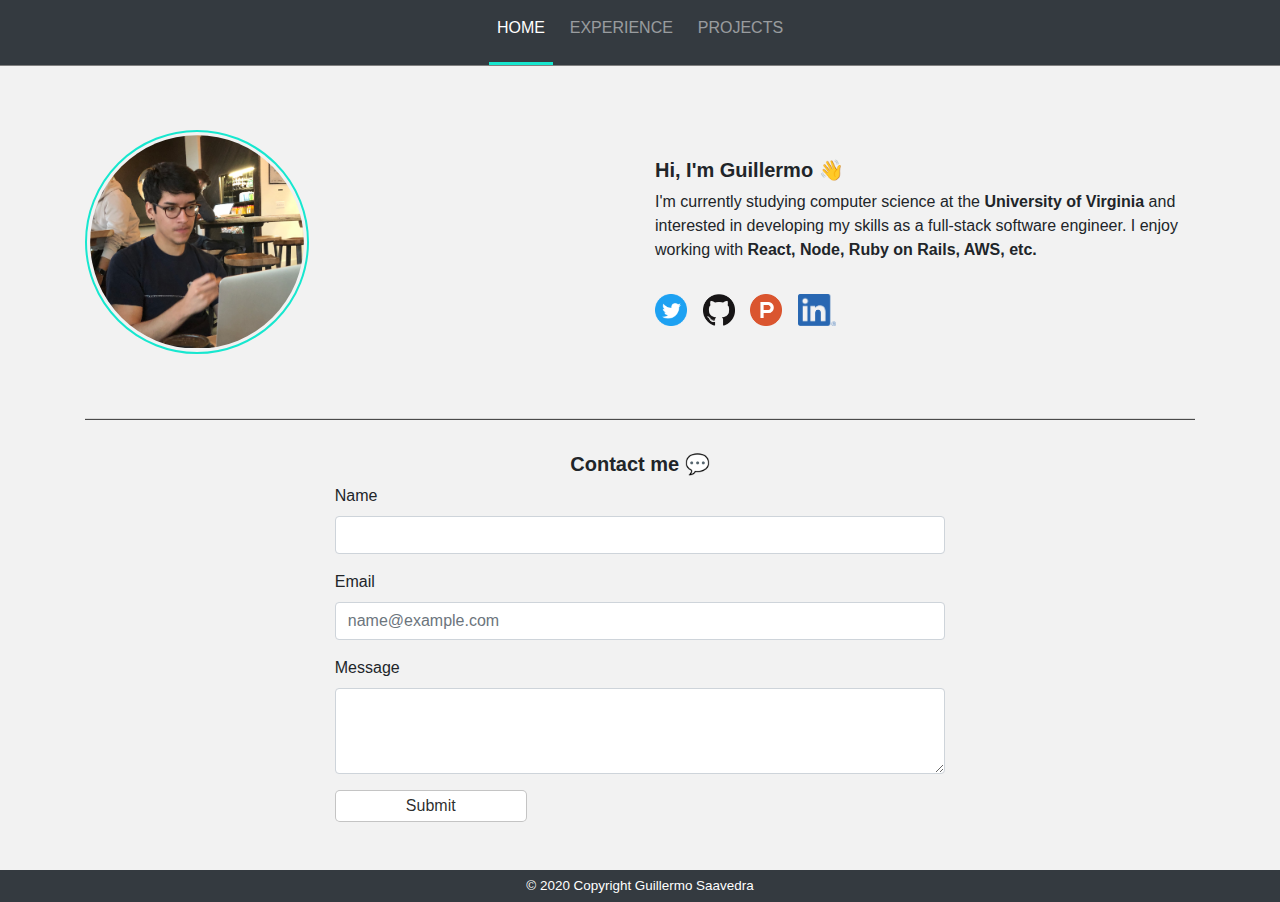
==== index.html @ b548b28b "Bolding of header and mobile spacing fixes" ====
<html>
  <head>
    <meta name="viewport" content="width=device-width, initial-scale=1">
    <link
      rel="stylesheet"
      href="https://stackpath.bootstrapcdn.com/bootstrap/4.3.1/css/bootstrap.min.css"
      integrity="sha384-ggOyR0iXCbMQv3Xipma34MD+dH/1fQ784/j6cY/iJTQUOhcWr7x9JvoRxT2MZw1T"
      crossorigin="anonymous">
    <script
      src="https://code.jquery.com/jquery-3.3.1.slim.min.js"
      integrity="sha384-q8i/X+965DzO0rT7abK41JStQIAqVgRVzpbzo5smXKp4YfRvH+8abtTE1Pi6jizo"
      crossorigin="anonymous">
    </script>
    <script
      src="https://cdnjs.cloudflare.com/ajax/libs/popper.js/1.14.7/umd/popper.min.js"
      integrity="sha384-UO2eT0CpHqdSJQ6hJty5KVphtPhzWj9WO1clHTMGa3JDZwrnQq4sF86dIHNDz0W1"
      crossorigin="anonymous">
    </script>
    <script
      src="https://stackpath.bootstrapcdn.com/bootstrap/4.3.1/js/bootstrap.min.js"
      integrity="sha384-JjSmVgyd0p3pXB1rRibZUAYoIIy6OrQ6VrjIEaFf/nJGzIxFDsf4x0xIM+B07jRM"
      crossorigin="anonymous">
    </script>
    <link rel="stylesheet" href="style_new.css"/>
  </head>
  <body>
    <nav class="navbar navbar-expand-lg navbar-dark bg-dark navbar-custom">
      <button class="navbar-toggler" type="button" data-toggle="collapse" data-target="#navbarNav" aria-controls="navbarNav" aria-expanded="false" aria-label="Toggle navigation">
        <span class="navbar-toggler-icon"></span>
      </button>
      <div class="collapse navbar-collapse" id="navbarNav">
        <ul class="navbar-nav navbar-nav-default">
          <li class="nav-item active">
            <a class="nav-link nav-link-custom-active" href="index.html">HOME<span class="sr-only">(current)</span></a>
          </li>
          <li class="nav-item">
            <a class="nav-link" href="experience.html">EXPERIENCE</a>
          </li>
          <li class="nav-item">
            <a class="nav-link" href="projects.html">PROJECTS</a>
          </li>
        </ul>
      </div>
    </nav>
    <div class="container container-custom">
      <div class="row">
        <div class="col-lg-6 col-sm-12">
          <div id="about-me-image-container">
            <img id="about-me-image" src="./assets/profile-image.jpg" />
          </div>
        </div>
        <div id="about-me-parragraph-container" class="col-lg-6 col-sm-12">
          <h5 id="about-me-heading">Hi, I'm Guillermo 👋</h5>
          <p id="about-me-parragraph">I'm currently studying computer science at the <span class="about-me-word">University of Virginia</span> and interested in developing my skills as a <span class="about-idme-word">full-stack software engineer</span>. I enjoy working with <span class="about-me-word">React, Node, Ruby on Rails, AWS, etc.</span></p>
          <div id="about-me-social-logos-container">
            <a href="https://twitter.com/guillermo_saave" target="_blank">
              <img class="about-me-social-logo" src="./assets/twitter-logo.png"/>
            </a>
            <a href="https://github.com/guillermocoding" target="_blank">
              <img class="about-me-social-logo" src="./assets/github-logo.png"/>
            </a>
            <a href="https://www.producthunt.com/@guillermo_saavedra" target="_blank">
              <img class="about-me-social-logo" src="./assets/product-hunt-logo.png"/>
            </a>
            <a href="https://www.linkedin.com/in/guillermosaavedradiaz/" target="_blank">
              <img class="about-me-social-logo" src="./assets/linkedin-logo.png"/>
            </a>
          </div>
        </div>
      </div>
      <hr id="about-me-horizontal-line"/>
      <div id="contact-form-container">
        <h5 id="contact-form-header"> Contact me 💬</h5>
        <form id="contact-form" method="POST" action="https://formspree.io/xrgagpqa">
          <div class="form-group">
            <label for="exampleFormControlInput1">Name</label>
            <input name="name" type="text" class="form-control" id="exampleFormControlInput1" placeholder="">
          </div>
          <div class="form-group">
            <label for="exampleFormControlInput1">Email</label>
            <input name="name" type="email" class="form-control" id="exampleFormControlInput1" placeholder="name@example.com">
          </div>
          <div class="form-group">
            <label for="exampleFormControlTextarea1">Message</label>
            <textarea name="message" class="form-control" id="exampleFormControlTextarea1" rows="3"></textarea>
          </div>
          <input id="contact-form-button" type="submit" value="Submit"/>
        </form>
      </div>
    </div>
    <div id="footer-container">
      <p id="footer-content">&copy; 2020 Copyright Guillermo Saavedra</p>
    </div>
  </body>
</html>
---- style_new.css ----
/* ALL*/
body {
  background-color: #0000000d;
}
#footer-container {
  display: flex;
  background: #343a40;
  color: white;
  flex-direction: column;
  align-items: center;
  height: 2em;
  justify-content: center;
}
#footer-content {
  font-size: 84%;
  margin-bottom: 0;
}

/* HOME */
.container-custom {
  margin-top: 4em;
}

#about-me-heading {
  font-weight: 600;
}
.about-me-word {
  font-weight: 600;
}

.about-me-social-logo {
  height: 2em;
  margin-right: .7em;
}
#about-me-horizontal-line {
  border-bottom: 1px solid #000000b0;
  margin-top: 4em;
}
#contact-form-container {
  display: flex;
  flex-direction: column;
  align-items: center;
  margin-top: 2em;
  margin-bottom: 2em;
}
#contact-form-header {
  font-weight: 600;
}
#contact-form-button {
  background: white;
  border: 1px solid #0000003b;
  border-radius: 5px;
  width: 73%;
  height: 2em;
  width: 12em;
  color: #000000d6;
}
/* DESKTOP */
@media screen and (min-width: 992px) {
  .navbar-custom {
    display: flex;
    flex-direction: column;
    padding-bottom: 0;
    border-bottom: 1.5px solid gray;
    height: 4.1em;
    background: #353535;
  }
  .navbar-nav-default {
    height: 100%;
    width: 20em;
    display: flex;
    flex-direction: row;
    justify-content: space-evenly;
  }
  .nav-link-custom-active {
    border-bottom: 3px solid #17E7CF;
    height: 100%;
  }
  .nav-link-custom {
    color: white;
  }
  #about-me-parragraph-container {
    display: flex;
    flex-direction: column;
    justify-content: center;
  }
  #about-me-social-logos-container {
    margin-top: 1em;
  }
  #about-me-image {
    object-fit: cover;
    border-radius: 50%;
    width: 14em;
    border: 2px solid #17e7cf;
    padding: .2em;
  }
  #contact-form {
    width: 55%;
  }
}

/* MOBILE */
@media screen and (max-width: 992px) {
  #about-me-image-container {
    display: flex;
    flex-direction: column;
    align-items: center;
    margin-bottom: 2em;
  }
  #about-me-parragraph {
   margin: 1em 0; 
  }
  .container-custom {
    margin-top: 1.5em;
  }
  #about-me-image {
    object-fit: cover;
    border-radius: 50%;
    width: 12em;
    border: 2px solid #17e7cf;
    padding: .2em;
  }
  #about-me-social-logos-container {
    display: flex;
    flex-direction: row;
    justify-content: center;
    margin-top: 1.3em;
  }
  .about-me-social-logo {
    height: 2em; 
    margin-right: .9em;
  }
  #about-me-horizontal-line {
    border-bottom: 1px solid #000000b0;
    margin-top: 1.9em;
  }
  #contact-form {
    width: 100%;
  }
}
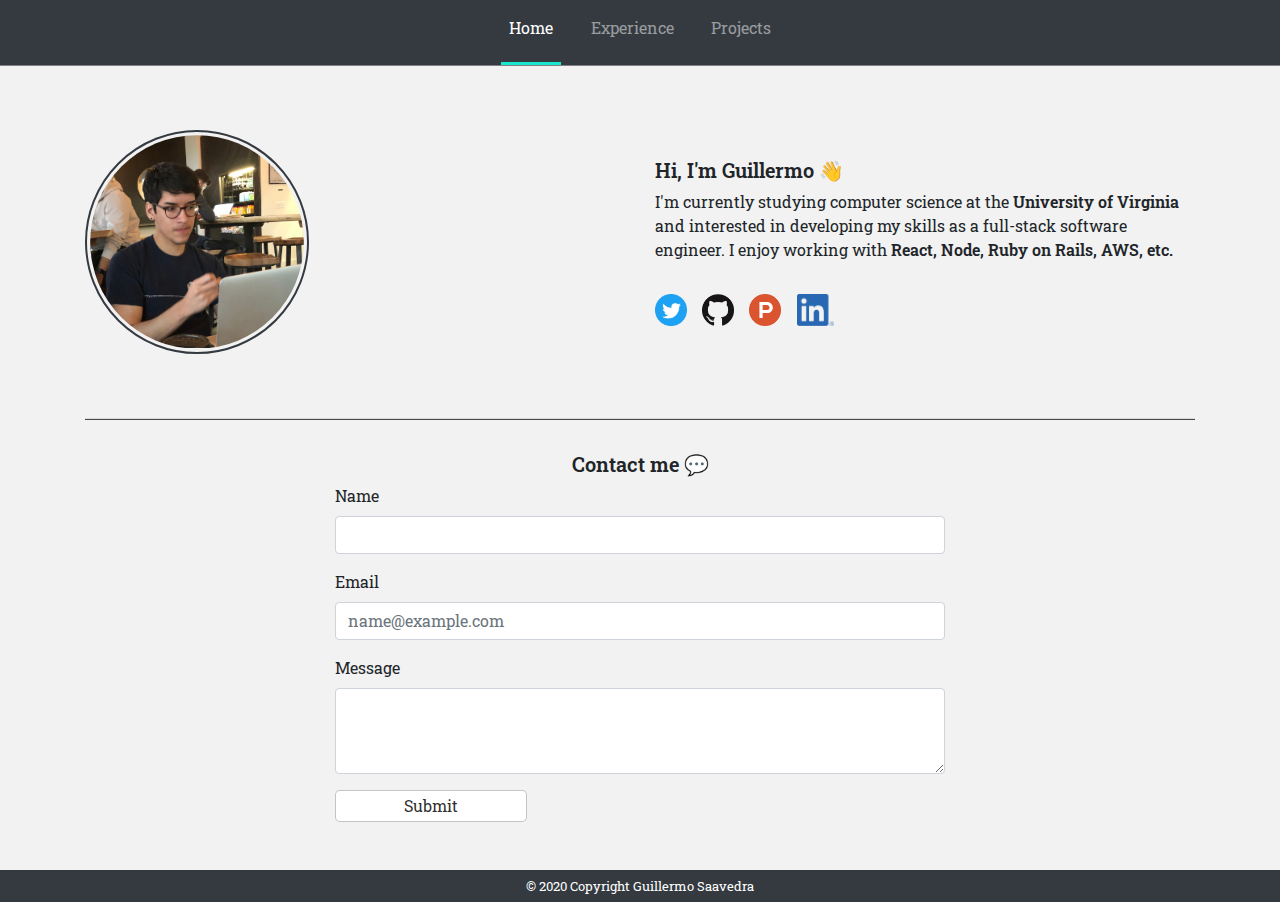
==== commit fd8363e4: "Adds Google fonts and Google analytics" ====
--- a/index.html
+++ b/index.html
@@ -1,6 +1,7 @@
 <html>
   <head>
     <meta name="viewport" content="width=device-width, initial-scale=1">
+    <link href="https://fonts.googleapis.com/css2?family=Roboto+Slab:wght@400;500;600&family=Roboto:wght@400;500;700&display=swap" rel="stylesheet"> 
     <link
       rel="stylesheet"
       href="https://stackpath.bootstrapcdn.com/bootstrap/4.3.1/css/bootstrap.min.css"
@@ -31,13 +32,13 @@
       <div class="collapse navbar-collapse" id="navbarNav">
         <ul class="navbar-nav navbar-nav-default">
           <li class="nav-item active">
-            <a class="nav-link nav-link-custom-active" href="index.html">HOME<span class="sr-only">(current)</span></a>
+            <a class="nav-link nav-link-custom-active" href="index.html">Home<span class="sr-only">(current)</span></a>
           </li>
           <li class="nav-item">
-            <a class="nav-link" href="experience.html">EXPERIENCE</a>
+            <a class="nav-link" href="experience.html">Experience</a>
           </li>
           <li class="nav-item">
-            <a class="nav-link" href="projects.html">PROJECTS</a>
+            <a class="nav-link" href="projects.html">Projects</a>
           </li>
         </ul>
       </div>
--- a/style_new.css
+++ b/style_new.css
@@ -1,4 +1,7 @@
 /* ALL*/
+* {
+  font-family: 'Roboto Slab', serif;
+}
 body {
   background-color: #0000000d;
 }
@@ -55,6 +58,46 @@
   width: 12em;
   color: #000000d6;
 }
+
+/* EXPERIENCE */
+.company-logo-container {
+  display: flex;
+  flex-direction: row;
+  justify-content: flex-end;
+}
+.company-logo {
+  width: 4em;
+  height: 4em;
+  background: white;
+  object-fit: cover;
+  border-radius: 50%;
+  padding: .3em;
+}
+.experience-details-container {
+
+}
+.experience-details-item {
+  margin: 0;
+  color: #464646;
+}
+.experience-items-container {
+  display: flex;
+  flex-direction: row;
+  flex-wrap: wrap;
+}
+.experience-item {
+  border: 1px solid #343a40;
+  border-radius: 5px;
+  margin-right: .7em;
+  padding: .1em .5em;
+  font-size: 85%;
+}
+.experience-header {
+  margin-bottom: .1em;
+}
+.experience-horizontal-line {
+  margin-bottom: 2em;
+}
 /* DESKTOP */
 @media screen and (min-width: 992px) {
   .navbar-custom {
@@ -91,16 +134,22 @@
     object-fit: cover;
     border-radius: 50%;
     width: 14em;
-    border: 2px solid #17e7cf;
+    border: 2px solid #343a40;
     padding: .2em;
   }
   #contact-form {
     width: 55%;
   }
+  .experience-details-item {
+  }
+
 }
 
 /* MOBILE */
 @media screen and (max-width: 992px) {
+  p {
+    font-size: 95%;
+  }
   #about-me-image-container {
     display: flex;
     flex-direction: column;
@@ -117,7 +166,7 @@
     object-fit: cover;
     border-radius: 50%;
     width: 12em;
-    border: 2px solid #17e7cf;
+    border: 2px solid #343a40;
     padding: .2em;
   }
   #about-me-social-logos-container {
@@ -137,4 +186,14 @@
   #contact-form {
     width: 100%;
   }
+  /* EXPERIENCE */
+  .company-logo-container {
+    display: flex;
+    flex-direction: row;
+    justify-content: flex-start;
+    margin-bottom: .8em;
+  }
+  .experience-details-container {
+    margin-bottom: .8em;
+  }
 }
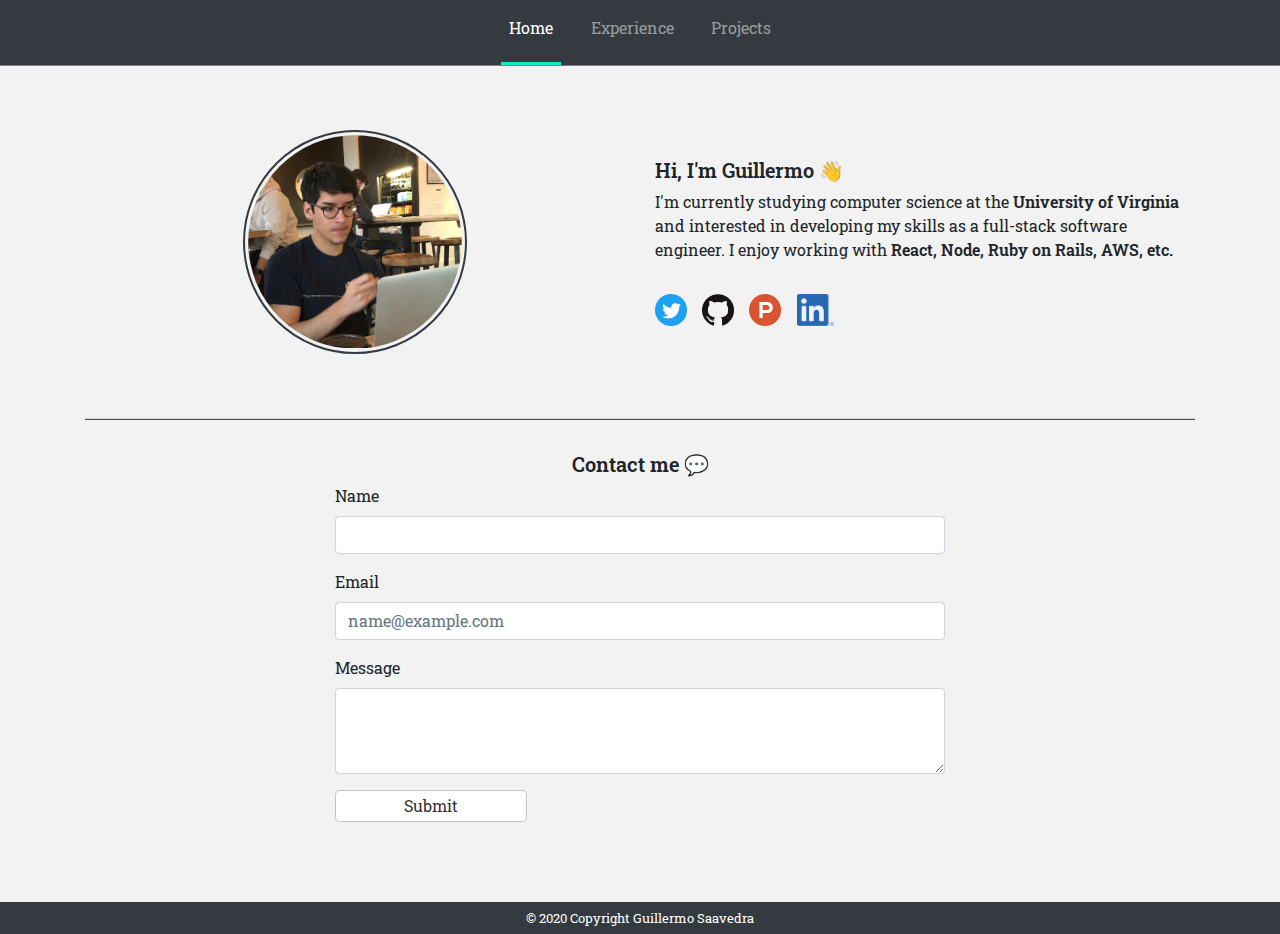
==== commit c85c7d86: "Adds style.css" ====
--- a/index.html
+++ b/index.html
@@ -22,7 +22,7 @@
       integrity="sha384-JjSmVgyd0p3pXB1rRibZUAYoIIy6OrQ6VrjIEaFf/nJGzIxFDsf4x0xIM+B07jRM"
       crossorigin="anonymous">
     </script>
-    <link rel="stylesheet" href="style_new.css"/>
+    <link rel="stylesheet" href="style.css"/>
   </head>
   <body>
     <nav class="navbar navbar-expand-lg navbar-dark bg-dark navbar-custom">
--- a/style.css
+++ b/style.css
@@ -0,0 +1,219 @@
+/* ALL*/
+* {
+  font-family: 'Roboto Slab', serif;
+}
+body {
+  background-color: #0000000d;
+}
+#footer-container {
+  margin-top: 4em;
+  display: flex;
+  background: #343a40;
+  color: white;
+  flex-direction: column;
+  align-items: center;
+  height: 2em;
+  justify-content: center;
+}
+#footer-content {
+  font-size: 84%;
+  margin-bottom: 0;
+}
+
+/* HOME */
+.container-custom {
+  margin-top: 4em;
+}
+
+#about-me-heading {
+  font-weight: 600;
+}
+.about-me-word {
+  font-weight: 600;
+}
+.about-me-social-logo {
+  height: 2em;
+  margin-right: .7em;
+}
+#about-me-horizontal-line {
+  border-bottom: 1px solid #000000b0;
+  margin-top: 4em;
+}
+#contact-form-container {
+  display: flex;
+  flex-direction: column;
+  align-items: center;
+  margin-top: 2em;
+  margin-bottom: 2em;
+}
+#contact-form-header {
+  font-weight: 600;
+}
+#contact-form-button {
+  background: white;
+  border: 1px solid #0000003b;
+  border-radius: 5px;
+  width: 73%;
+  height: 2em;
+  width: 12em;
+  color: #000000d6;
+}
+
+/* EXPERIENCE */
+.company-logo-container {
+  display: flex;
+  flex-direction: row;
+  justify-content: flex-end;
+}
+.company-logo {
+  width: 4em;
+  height: 4em;
+  background: white;
+  object-fit: cover;
+  border-radius: 50%;
+  padding: .3em;
+}
+.experience-details-item {
+  margin: 0;
+  color: #464646;
+}
+.experience-items-container {
+  display: flex;
+  flex-direction: row;
+  flex-wrap: wrap;
+}
+.experience-item {
+  border: 1px solid #343a40;
+  border-radius: 5px;
+  margin-right: .7em;
+  padding: .1em .5em;
+  font-size: 85%;
+}
+.experience-header {
+  margin-bottom: .1em;
+}
+.experience-horizontal-line {
+  margin-bottom: 2em;
+}
+
+/* PROJECTS */
+.carousel-custom {
+  width: 55em;
+  border-radius: 5px;
+}
+.carousel-inner-custom {
+  border-radius: inherit;
+}
+.carousel-container {
+  display: flex;
+  flex-direction: row;
+  justify-content: center;
+  margin-top: 2em;
+}
+.carousel-control-prev-icon {
+  background-image: url("data:image/svg+xml,%3csvg xmlns='http://www.w3.org/2000/svg' fill='%353535' viewBox='0 0 8 8'%3e%3cpath d='M5.25 0l-4 4 4 4 1.5-1.5-2.5-2.5 2.5-2.5-1.5-1.5z'/%3e%3c/svg%3e")
+}
+.carousel-control-next-icon {
+  background-image: url("data:image/svg+xml,%3csvg xmlns='http://www.w3.org/2000/svg' fill='%353535' viewBox='0 0 8 8'%3e%3cpath d='M2.75 0l-1.5 1.5 2.5 2.5-2.5 2.5 1.5 1.5 4-4-4-4z'/%3e%3c/svg%3e")
+}
+/* DESKTOP */
+@media screen and (min-width: 992px) {
+  .navbar-custom {
+    display: flex;
+    flex-direction: column;
+    padding-bottom: 0;
+    border-bottom: 1.5px solid gray;
+    height: 4.1em;
+    background: #353535;
+  }
+  .navbar-nav-default {
+    height: 100%;
+    width: 20em;
+    display: flex;
+    flex-direction: row;
+    justify-content: space-evenly;
+  }
+  .nav-link-custom-active {
+    border-bottom: 3px solid #17E7CF;
+    height: 100%;
+  }
+  .nav-link-custom {
+    color: white;
+  }
+  #about-me-parragraph-container {
+    display: flex;
+    flex-direction: column;
+    justify-content: center;
+  }
+  #about-me-image-container {
+    display: flex;
+    flex-direction: row;
+    justify-content: space-around;
+  }
+  #about-me-social-logos-container {
+    margin-top: 1em;
+  }
+  #about-me-image {
+    object-fit: cover;
+    border-radius: 50%;
+    width: 14em;
+    border: 2px solid #343a40;
+    padding: .2em;
+  }
+  #contact-form {
+    width: 55%;
+  }
+}
+
+/* MOBILE */
+@media screen and (max-width: 992px) {
+  p {
+    font-size: 95%;
+  }
+  #about-me-image-container {
+    display: flex;
+    flex-direction: column;
+    align-items: center;
+    margin-bottom: 2em;
+  }
+  #about-me-parragraph {
+   margin: 1em 0; 
+  }
+  .container-custom {
+    margin-top: 1.5em;
+  }
+  #about-me-image {
+    object-fit: cover;
+    border-radius: 50%;
+    width: 12em;
+    border: 2px solid #343a40;
+    padding: .2em;
+  }
+  #about-me-social-logos-container {
+    display: flex;
+    flex-direction: row;
+    justify-content: center;
+    margin-top: 1.3em;
+  }
+  .about-me-social-logo {
+    height: 2em; 
+    margin-right: .9em;
+  }
+  #about-me-horizontal-line {
+    border-bottom: 1px solid #000000b0;
+    margin-top: 1.9em;
+  }
+  #contact-form {
+    width: 100%;
+  }
+  /* EXPERIENCE */
+  .company-logo-container {
+    display: flex;
+    flex-direction: row;
+    justify-content: flex-start;
+    margin-bottom: .8em;
+  }
+  .experience-details-container {
+    margin-bottom: .8em;
+  }
+}
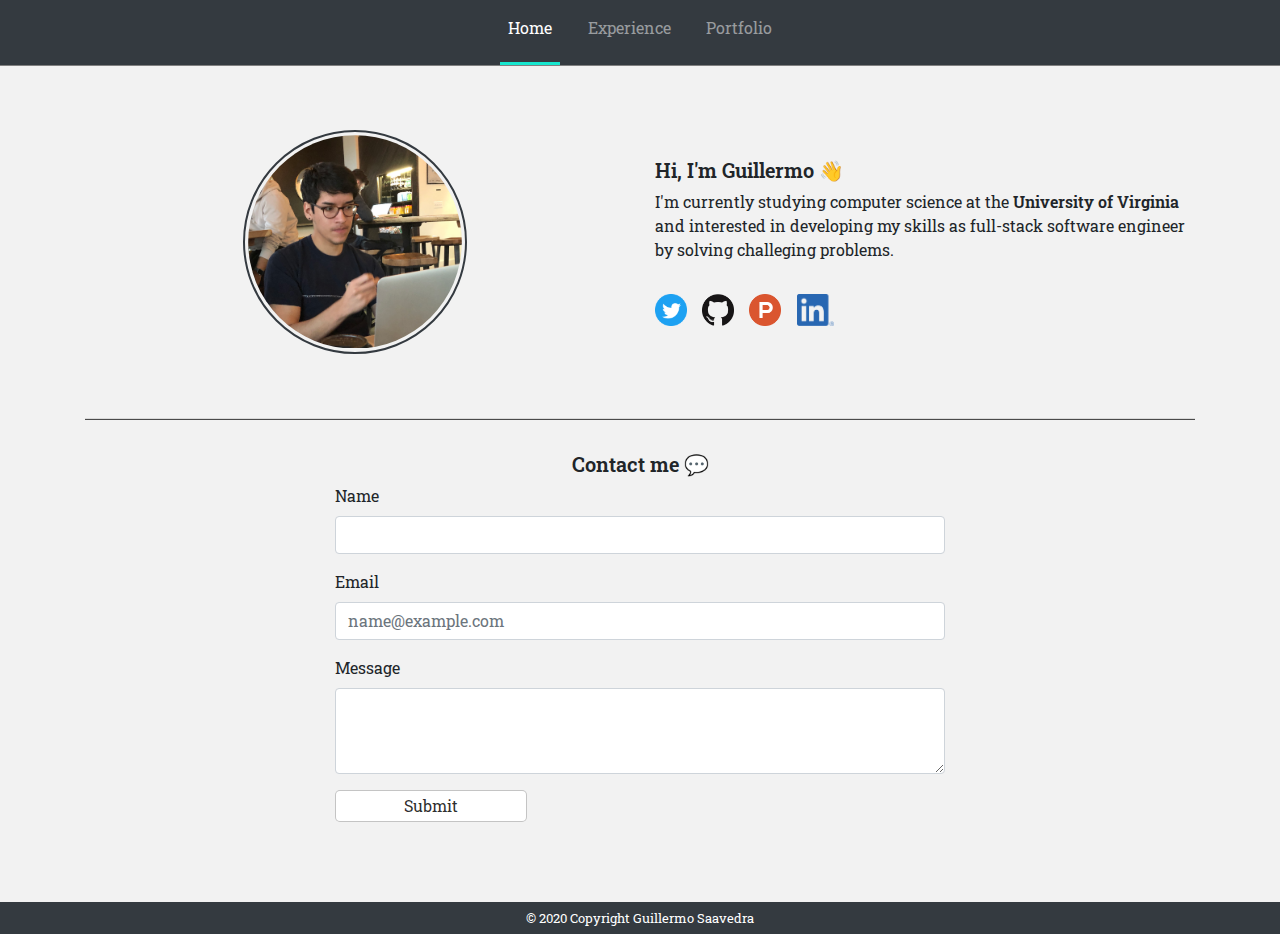
==== commit 8d8e7f60: "Updates" ====
--- a/index.html
+++ b/index.html
@@ -38,7 +38,7 @@
             <a class="nav-link" href="experience.html">Experience</a>
           </li>
           <li class="nav-item">
-            <a class="nav-link" href="projects.html">Projects</a>
+            <a class="nav-link" href="projects.html">Portfolio</a>
           </li>
         </ul>
       </div>
@@ -52,7 +52,7 @@
         </div>
         <div id="about-me-parragraph-container" class="col-lg-6 col-sm-12">
           <h5 id="about-me-heading">Hi, I'm Guillermo 👋</h5>
-          <p id="about-me-parragraph">I'm currently studying computer science at the <span class="about-me-word">University of Virginia</span> and interested in developing my skills as a <span class="about-idme-word">full-stack software engineer</span>. I enjoy working with <span class="about-me-word">React, Node, Ruby on Rails, AWS, etc.</span></p>
+          <p id="about-me-parragraph">I'm currently studying computer science at the <span class="about-me-word">University of Virginia</span> and interested in developing my skills as full-stack software engineer by solving challeging problems.</p>
           <div id="about-me-social-logos-container">
             <a href="https://twitter.com/guillermo_saave" target="_blank">
               <img class="about-me-social-logo" src="./assets/twitter-logo.png"/>
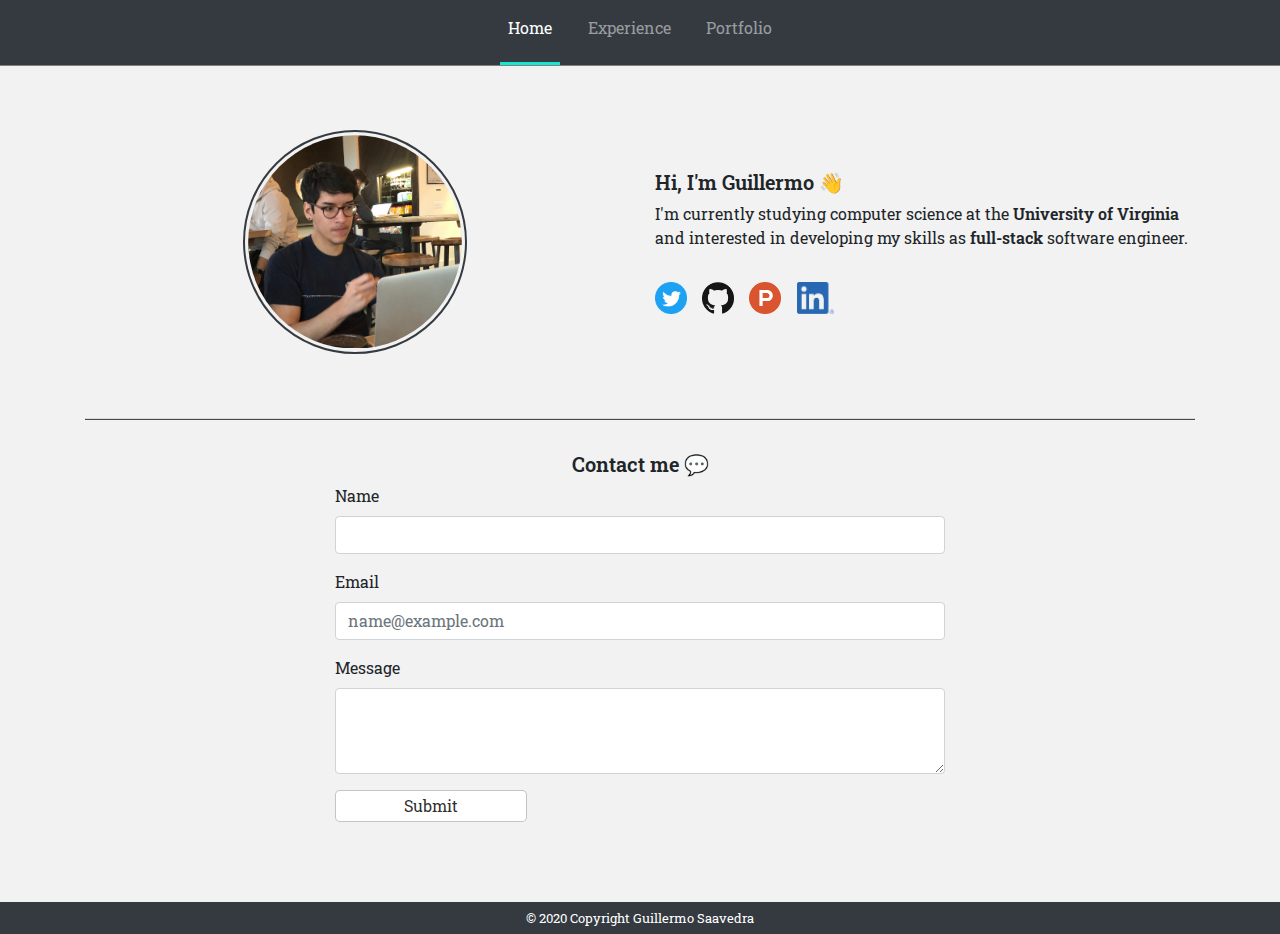
==== commit 52802949: "Update" ====
--- a/index.html
+++ b/index.html
@@ -52,7 +52,7 @@
         </div>
         <div id="about-me-parragraph-container" class="col-lg-6 col-sm-12">
           <h5 id="about-me-heading">Hi, I'm Guillermo 👋</h5>
-          <p id="about-me-parragraph">I'm currently studying computer science at the <span class="about-me-word">University of Virginia</span> and interested in developing my skills as full-stack software engineer by solving challeging problems.</p>
+          <p id="about-me-parragraph">I'm currently studying computer science at the <span class="about-me-word">University of Virginia</span> and interested in developing my skills as <span class="about-me-word">full-stack </span>software engineer.</p>
           <div id="about-me-social-logos-container">
             <a href="https://twitter.com/guillermo_saave" target="_blank">
               <img class="about-me-social-logo" src="./assets/twitter-logo.png"/>
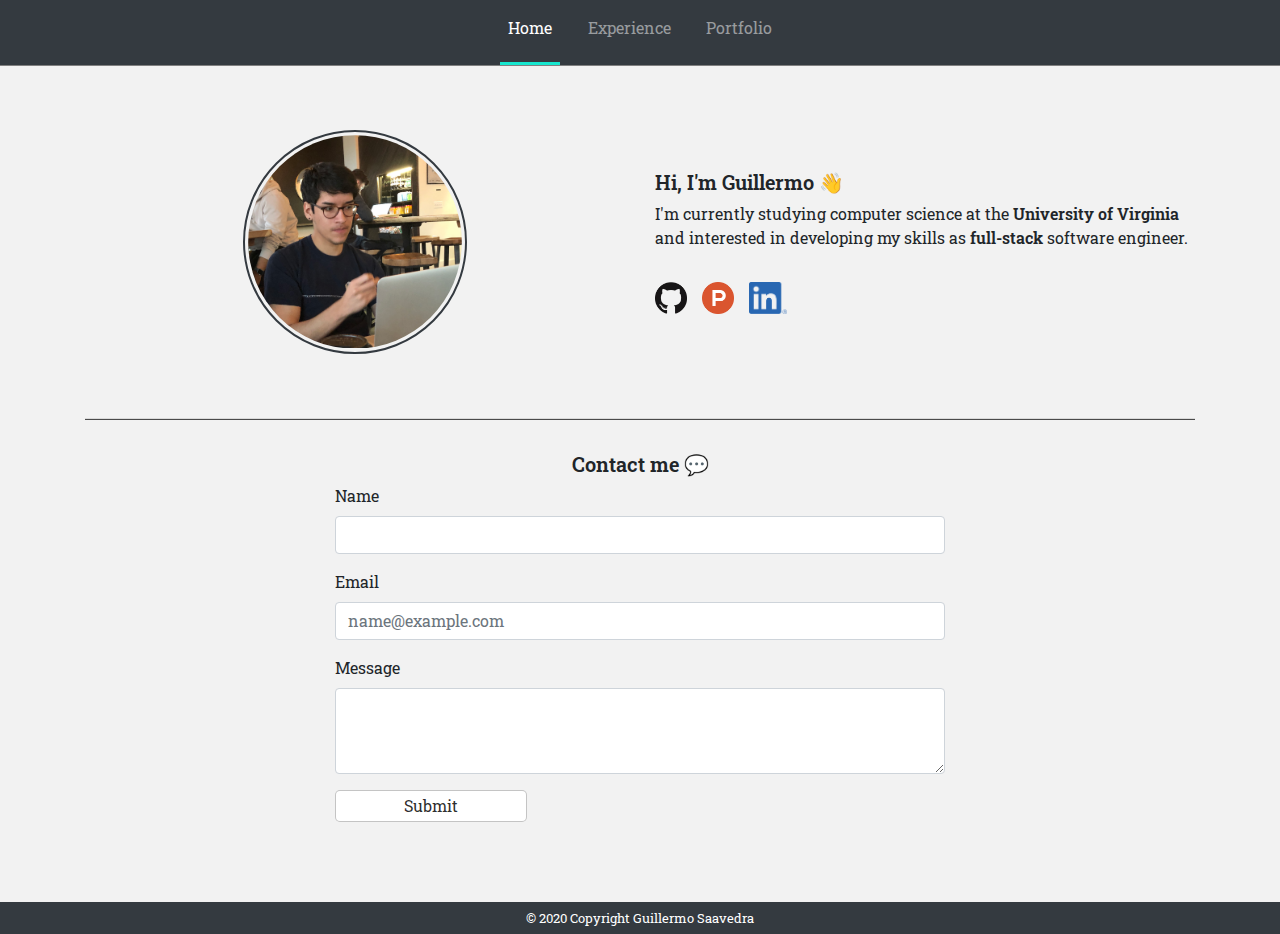
==== commit dcf0d5e9: "update" ====
--- a/index.html
+++ b/index.html
@@ -54,9 +54,6 @@
           <h5 id="about-me-heading">Hi, I'm Guillermo 👋</h5>
           <p id="about-me-parragraph">I'm currently studying computer science at the <span class="about-me-word">University of Virginia</span> and interested in developing my skills as <span class="about-me-word">full-stack </span>software engineer.</p>
           <div id="about-me-social-logos-container">
-            <a href="https://twitter.com/guillermo_saave" target="_blank">
-              <img class="about-me-social-logo" src="./assets/twitter-logo.png"/>
-            </a>
             <a href="https://github.com/guillermocoding" target="_blank">
               <img class="about-me-social-logo" src="./assets/github-logo.png"/>
             </a>
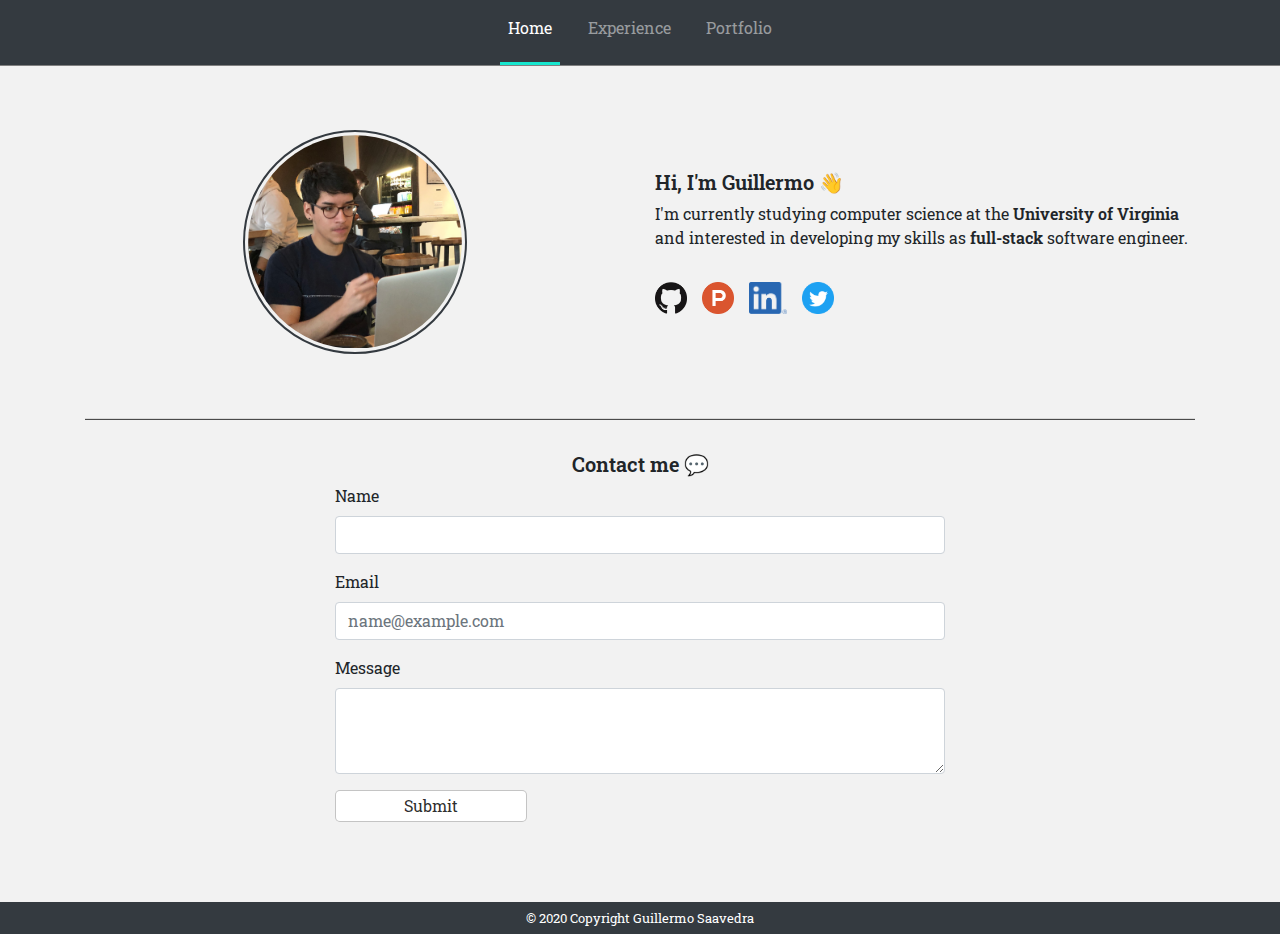
==== commit 7fc09347: "Update" ====
--- a/index.html
+++ b/index.html
@@ -63,6 +63,9 @@
             <a href="https://www.linkedin.com/in/guillermosaavedradiaz/" target="_blank">
               <img class="about-me-social-logo" src="./assets/linkedin-logo.png"/>
             </a>
+            <a href="https://twitter.com/guillermo_saave" target="_blank">
+              <img class="about-me-social-logo" src="./assets/twitter-logo.png"/>
+            </a>
           </div>
         </div>
       </div>
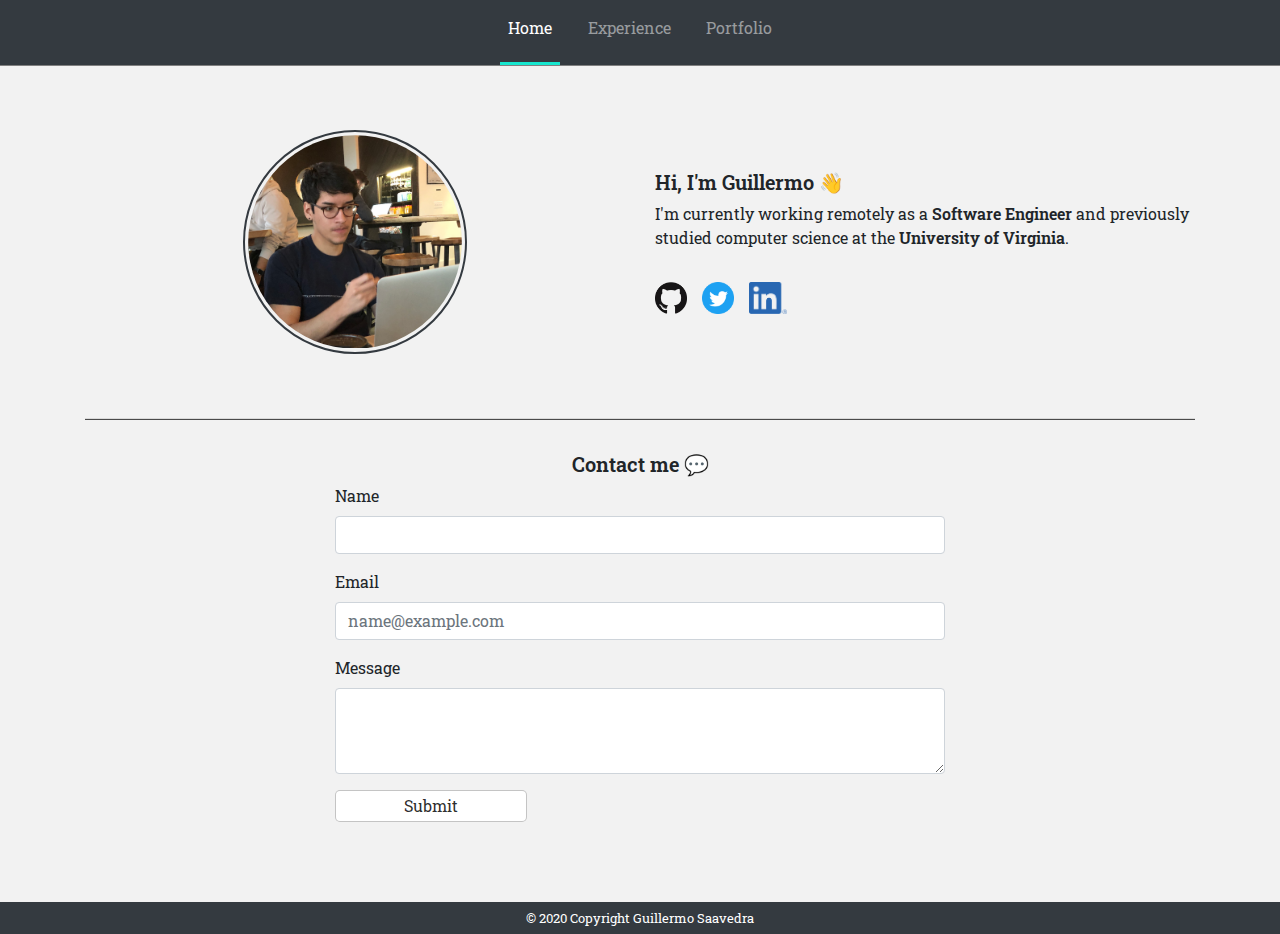
==== commit b28844fc: "Update to index.html and experience.html" ====
--- a/index.html
+++ b/index.html
@@ -52,19 +52,22 @@
         </div>
         <div id="about-me-parragraph-container" class="col-lg-6 col-sm-12">
           <h5 id="about-me-heading">Hi, I'm Guillermo 👋</h5>
-          <p id="about-me-parragraph">I'm currently studying computer science at the <span class="about-me-word">University of Virginia</span> and interested in developing my skills as <span class="about-me-word">full-stack </span>software engineer.</p>
+          <!--<p id="about-me-parragraph">I studied computer science at the <span class="about-me-word">University of Virginia</span> and interested in developing my skills as <span class="about-me-word">full-stack </span>software engineer.</p> -->
+          <p id="about-me-parragraph">I'm currently working remotely as a <span class="about-me-word">Software Engineer</span> and previously studied computer science at the <span class="about-me-word">University of Virginia</span>.</p>
           <div id="about-me-social-logos-container">
             <a href="https://github.com/guillermocoding" target="_blank">
               <img class="about-me-social-logo" src="./assets/github-logo.png"/>
             </a>
+            <!--
             <a href="https://www.producthunt.com/@guillermo_saavedra" target="_blank">
               <img class="about-me-social-logo" src="./assets/product-hunt-logo.png"/>
             </a>
+            -->
+            <a href="https://twitter.com/guillermo_saave" target="_blank">
+              <img class="about-me-social-logo" src="./assets/twitter-logo.png"/>
+            </a>
             <a href="https://www.linkedin.com/in/guillermosaavedradiaz/" target="_blank">
               <img class="about-me-social-logo" src="./assets/linkedin-logo.png"/>
-            </a>
-            <a href="https://twitter.com/guillermo_saave" target="_blank">
-              <img class="about-me-social-logo" src="./assets/twitter-logo.png"/>
             </a>
           </div>
         </div>
